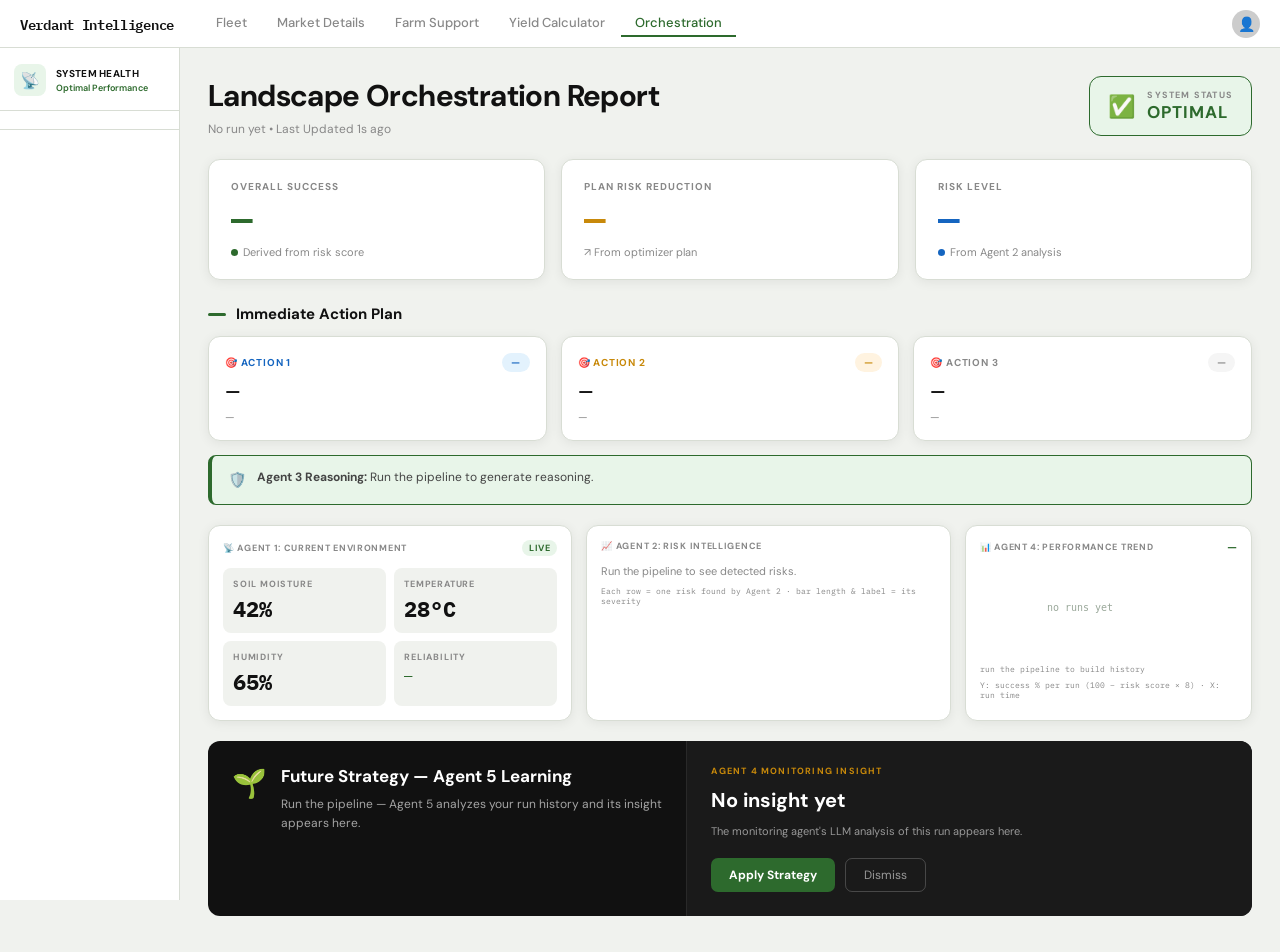
==== frontend/dashboard2.html @ bce07987 "Market info added" ====
<!DOCTYPE html>
<html lang="en">
<head>
  <meta charset="UTF-8" />
  <meta name="viewport" content="width=device-width, initial-scale=1.0"/>
  <title>Verdant Intelligence – Landscape Orchestration Report</title>
  <link rel="stylesheet" href="dashboard2.css"/>
  <link href="https://fonts.googleapis.com/css2?family=IBM+Plex+Mono:wght@400;500;600&family=DM+Sans:wght@300;400;500;600;700&display=swap" rel="stylesheet"/>
</head>
<body>

<!-- TOP NAV -->
<header class="topnav">
  <div class="topnav-left">
    <span class="brand">Verdant Intelligence</span>
    <nav class="top-tabs">
      <a href="index.html" class="tab">Fleet</a>
      <a href="market.html" class="tab">Market Details</a>
      <a href="farm_support.html" class="tab">Farm Support</a>
      <a href="yield_calculator.html" class="tab">Yield Calculator</a>
      <a href="dashboard2.html" class="tab active">Orchestration</a>
    </nav>
  </div>
  <div class="topnav-right">
    <span class="avatar">👤</span>
  </div>
</header>

<div class="layout">
  <!-- SIDEBAR -->
  <aside class="sidebar">
    <div class="sidebar-brand">
      <div class="brand-icon-wrap">
        <span class="brand-icon">📡</span>
      </div>
      <div>
        <div class="brand-name">SYSTEM HEALTH</div>
        <div class="brand-sub">Optimal Performance</div>
      </div>
    </div>
    <div class="sidebar-bottom"></div>
  </aside>

  <!-- MAIN -->
  <main class="main">

    <!-- REPORT HEADER -->
    <div class="report-header">
      <div class="report-header-left">
        <h1 class="report-title">Landscape Orchestration Report</h1>
        <div class="report-meta"><span id="sessionMeta">No run yet</span> &bull; Last Updated <span id="lastUpdated">—</span></div>
      </div>
      <div class="status-badge">
        <div class="status-icon-wrap">✅</div>
        <div>
          <div class="status-label">SYSTEM STATUS</div>
          <div class="status-value">OPTIMAL</div>
        </div>
      </div>
    </div>

    <!-- KPI ROW -->
    <div class="kpi-row">
      <div class="kpi-card">
        <div class="kpi-label">OVERALL SUCCESS</div>
        <div class="kpi-value green">—</div>
        <div class="kpi-sub"><span class="kpi-dot green-dot"></span> Derived from risk score</div>
      </div>
      <div class="kpi-card">
        <div class="kpi-label">PLAN RISK REDUCTION</div>
        <div class="kpi-value gold">—</div>
        <div class="kpi-sub">↗ From optimizer plan</div>
      </div>
      <div class="kpi-card">
        <div class="kpi-label">RISK LEVEL</div>
        <div class="kpi-value blue">—</div>
        <div class="kpi-sub"><span class="kpi-dot blue-dot"></span> From Agent 2 analysis</div>
      </div>
    </div>

    <!-- ACTION PLAN -->
    <div class="section-title">
      <span class="section-line"></span> Immediate Action Plan
    </div>
    <div class="action-row">
      <div class="action-card">
        <div class="action-top">
          <div class="action-label irrigation">🎯 ACTION 1</div>
          <span class="action-tag queued" id="action-tag-0">—</span>
        </div>
        <div class="action-name">—</div>
        <div class="action-meta" id="action-meta-0">—</div>
      </div>
      <div class="action-card">
        <div class="action-top">
          <div class="action-label fertilization">🎯 ACTION 2</div>
          <span class="action-tag high-block" id="action-tag-1">—</span>
        </div>
        <div class="action-name">—</div>
        <div class="action-meta" id="action-meta-1">—</div>
      </div>
      <div class="action-card">
        <div class="action-top">
          <div class="action-label pesticide">🎯 ACTION 3</div>
          <span class="action-tag suppressed" id="action-tag-2">—</span>
        </div>
        <div class="action-name">—</div>
        <div class="action-meta" id="action-meta-2">—</div>
      </div>
    </div>

    <!-- AGENT REASONING -->
    <div class="reasoning-bar">
      <span class="reasoning-icon">🛡️</span>
      <span>
        <strong>Agent 3 Reasoning:</strong> Run the pipeline to generate reasoning.
      </span>
    </div>

    <!-- AGENT DATA ROW -->
    <div class="agent-data-row">

      <!-- Agent 1: Current Environment -->
      <div class="card agent-env">
        <div class="agent-card-header">
          <span class="agent-tag">📡 AGENT 1: CURRENT ENVIRONMENT</span>
          <span class="live-tag">LIVE</span>
        </div>
        <div class="env-grid">
          <div class="env-cell">
            <div class="env-label">SOIL MOISTURE</div>
            <div class="env-value">42%</div>
          </div>
          <div class="env-cell">
            <div class="env-label">TEMPERATURE</div>
            <div class="env-value">28°C</div>
          </div>
          <div class="env-cell">
            <div class="env-label">HUMIDITY</div>
            <div class="env-value">65%</div>
          </div>
          <div class="env-cell">
            <div class="env-label">RELIABILITY</div>
            <div class="env-value small-green">—</div>
          </div>
        </div>
      </div>

      <!-- Agent 2: Risk Intelligence -->
      <div class="card agent-risk">
        <div class="agent-card-header">
          <span class="agent-tag">📈 AGENT 2: RISK INTELLIGENCE</span>
        </div>
        <div id="riskBars" style="margin-top:8px">
          <div style="font-size:11px;color:#888">Run the pipeline to see detected risks.</div>
        </div>
        <div class="risk-time-labels" style="margin-top:8px">
          <span>Each row = one risk found by Agent 2 · bar length &amp; label = its severity</span>
        </div>
      </div>

      <!-- Agent 4: Performance Trend -->
      <div class="card agent-perf">
        <div class="agent-card-header">
          <span class="agent-tag">📊 AGENT 4: PERFORMANCE TREND</span>
          <span class="growth-tag" id="growthTag">—</span>
        </div>
        <canvas id="perfChart" width="200" height="90"></canvas>
        <div class="perf-labels">
          <span>run the pipeline to build history</span>
        </div>
        <div class="risk-time-labels" style="margin-top:6px">
          <span>Y: success % per run (100 − risk score × 8) · X: run time</span>
        </div>
      </div>

    </div>

    <!-- FUTURE STRATEGY -->
    <div class="future-card">
      <div class="future-left">
        <div class="future-icon">🌱</div>
        <div>
          <div class="future-title">Future Strategy — Agent 5 Learning</div>
          <div class="future-desc" id="futureDesc">
            Run the pipeline — Agent 5 analyzes your run history and its insight appears here.
          </div>
        </div>
      </div>
      <div class="future-right">
        <div class="future-rec-label">AGENT 4 MONITORING INSIGHT</div>
        <div class="future-rec-title" id="futureRecTitle">No insight yet</div>
        <div class="future-rec-desc" id="futureRecDesc">The monitoring agent's LLM analysis of this run appears here.</div>
        <div class="future-actions">
          <button class="apply-btn" id="applyBtn">Apply Strategy</button>
          <button class="dismiss-btn" id="dismissBtn">Dismiss</button>
        </div>
      </div>
    </div>

  </main>
</div>

<script src="dashboard2.js"></script>
</body>
</html>
---- frontend/dashboard2.css ----
/* ===== CSS VARIABLES ===== */
:root {
  --bg: #f0f2ee;
  --surface: #ffffff;
  --green-dark: #1a3a1a;
  --green-primary: #2d6a2d;
  --green-bright: #3a8a3a;
  --green-light: #4caf50;
  --green-accent: #5cb85c;
  --green-pale: #e8f5e9;
  --text-dark: #111;
  --text-mid: #444;
  --text-muted: #888;
  --border: #d8ddd4;
  --gold: #c8890a;
  --blue: #1565c0;
  --font-main: 'DM Sans', sans-serif;
  --font-mono: 'IBM Plex Mono', monospace;
  --radius: 12px;
  --shadow: 0 2px 12px rgba(0,0,0,0.07);
}

*, *::before, *::after { box-sizing: border-box; margin: 0; padding: 0; }

body {
  font-family: var(--font-main);
  background: var(--bg);
  color: var(--text-dark);
  font-size: 13px;
  min-height: 100vh;
  display: flex;
  flex-direction: column;
}

/* ═══════════════════════════════════════
   TOP NAV
═══════════════════════════════════════ */
.topnav {
  display: flex; align-items: center; justify-content: space-between;
  background: var(--surface); border-bottom: 1px solid var(--border);
  padding: 0 20px; height: 48px; position: sticky; top: 0; z-index: 100;
}
.topnav-left { display: flex; align-items: center; gap: 28px; }
.brand { font-family: var(--font-mono); font-weight: 600; font-size: 14px; color: var(--text-dark); letter-spacing: -0.3px; }
.top-tabs { display: flex; gap: 2px; }
.tab {
  padding: 4px 14px; font-size: 13px; font-weight: 500; color: var(--text-muted);
  text-decoration: none; border-bottom: 2px solid transparent; transition: all 0.2s;
}
.tab.active, .tab:hover { color: var(--green-primary); border-bottom-color: var(--green-primary); }
.topnav-right { display: flex; align-items: center; gap: 10px; }
.btn-outline {
  padding: 5px 12px; border: 1.5px solid var(--border); background: transparent;
  border-radius: 6px; font-size: 12px; font-family: var(--font-main); cursor: pointer; color: var(--text-dark); transition: 0.2s;
}
.btn-outline:hover { border-color: var(--green-primary); color: var(--green-primary); }
.btn-filled {
  padding: 5px 12px; background: var(--green-primary); color: #fff;
  border: none; border-radius: 6px; font-size: 12px; font-family: var(--font-main); cursor: pointer; font-weight: 600;
}
.icon-btn { cursor: pointer; font-size: 16px; opacity: 0.7; }
.avatar { width: 28px; height: 28px; border-radius: 50%; background: #ccc; display: flex; align-items: center; justify-content: center; font-size: 14px; }

/* ═══════════════════════════════════════
   LAYOUT
═══════════════════════════════════════ */
.layout { display: flex; flex: 1; min-height: calc(100vh - 48px); }

/* ═══════════════════════════════════════
   SIDEBAR
═══════════════════════════════════════ */
.sidebar {
  width: 180px; min-width: 180px; background: var(--surface);
  border-right: 1px solid var(--border); display: flex; flex-direction: column;
  padding: 16px 0; position: sticky; top: 48px;
  height: calc(100vh - 48px); overflow-y: auto;
}
.sidebar-brand {
  display: flex; align-items: center; gap: 10px;
  padding: 0 14px 14px; border-bottom: 1px solid var(--border); margin-bottom: 10px;
}
.brand-icon-wrap {
  width: 32px; height: 32px; border-radius: 8px;
  background: var(--green-pale); display: flex; align-items: center; justify-content: center;
  flex-shrink: 0;
}
.brand-icon { font-size: 16px; }
.brand-name { font-size: 10px; font-weight: 700; color: var(--text-dark); text-transform: uppercase; letter-spacing: 0.3px; }
.brand-sub { font-size: 9px; color: var(--green-primary); font-weight: 600; margin-top: 2px; }
.sidebar-nav { flex: 1; padding: 0 8px; }
.nav-item {
  display: flex; align-items: center; gap: 9px; padding: 9px 10px;
  border-radius: 8px; color: var(--text-mid); text-decoration: none;
  font-size: 12px; font-weight: 500; transition: 0.15s; margin-bottom: 2px;
}
.nav-item:hover { background: var(--green-pale); color: var(--green-primary); }
.nav-item.active {
  background: var(--green-pale); color: var(--green-primary);
  border-left: 3px solid var(--green-primary);
}
.nav-item.logout { color: #c62828; }
.nav-icon { font-size: 13px; }
.sidebar-bottom { padding: 8px 8px 0; border-top: 1px solid var(--border); margin-top: 8px; }
.new-analysis-btn {
  width: calc(100% - 0px); margin: 0 0 10px; padding: 9px;
  background: var(--green-primary); color: #fff; border: none; border-radius: 8px;
  font-size: 12px; font-family: var(--font-main); font-weight: 700;
  cursor: pointer; letter-spacing: 0.2px; transition: background 0.2s;
}
.new-analysis-btn:hover { background: var(--green-bright); }

/* ═══════════════════════════════════════
   MAIN
═══════════════════════════════════════ */
.main { flex: 1; padding: 28px 28px 36px; overflow-y: auto; }

/* REPORT HEADER */
.report-header { display: flex; align-items: flex-start; justify-content: space-between; margin-bottom: 22px; }
.report-title { font-size: 30px; font-weight: 700; color: var(--text-dark); letter-spacing: -0.6px; margin-bottom: 6px; }
.report-meta { font-size: 12px; color: var(--text-muted); }
.status-badge {
  display: flex; align-items: center; gap: 12px;
  background: var(--green-pale); border: 1.5px solid var(--green-primary);
  border-radius: 12px; padding: 12px 18px;
}
.status-icon-wrap { font-size: 22px; }
.status-label { font-size: 9px; font-weight: 700; letter-spacing: 1.2px; color: var(--text-muted); text-transform: uppercase; }
.status-value { font-size: 17px; font-weight: 700; color: var(--green-primary); letter-spacing: 1px; }

/* KPI ROW */
.kpi-row { display: flex; gap: 16px; margin-bottom: 24px; }
.kpi-card {
  flex: 1; background: var(--surface); border: 1px solid var(--border);
  border-radius: var(--radius); padding: 20px 22px; box-shadow: var(--shadow);
}
.kpi-label { font-size: 10px; font-weight: 700; letter-spacing: 1px; color: var(--text-muted); text-transform: uppercase; margin-bottom: 8px; }
.kpi-value { font-size: 36px; font-weight: 700; font-family: var(--font-mono); line-height: 1; margin-bottom: 8px; }
.kpi-value.green { color: var(--green-primary); }
.kpi-value.gold { color: var(--gold); }
.kpi-value.blue { color: var(--blue); }
.kpi-sub { font-size: 11px; color: var(--text-muted); display: flex; align-items: center; gap: 5px; }
.kpi-dot { width: 7px; height: 7px; border-radius: 50%; display: inline-block; }
.kpi-dot.green-dot { background: var(--green-primary); }
.kpi-dot.blue-dot { background: var(--blue); }

/* SECTION TITLE */
.section-title {
  display: flex; align-items: center; gap: 10px;
  font-size: 15px; font-weight: 700; color: var(--text-dark); margin-bottom: 12px;
}
.section-line { width: 18px; height: 3px; background: var(--green-primary); border-radius: 2px; }

/* ACTION PLAN */
.action-row { display: flex; gap: 14px; margin-bottom: 14px; }
.action-card {
  flex: 1; background: var(--surface); border: 1px solid var(--border);
  border-radius: var(--radius); padding: 16px; box-shadow: var(--shadow);
}
.action-top { display: flex; align-items: center; justify-content: space-between; margin-bottom: 8px; }
.action-label { font-size: 10px; font-weight: 700; letter-spacing: 0.8px; text-transform: uppercase; }
.action-label.irrigation { color: #1565c0; }
.action-label.fertilization { color: var(--gold); }
.action-label.pesticide { color: var(--text-muted); }
.action-name { font-size: 17px; font-weight: 700; color: var(--text-dark); margin-bottom: 8px; }
.action-meta { font-size: 11px; color: var(--text-muted); }
.action-tag {
  font-size: 10px; font-weight: 700; padding: 3px 9px; border-radius: 20px; letter-spacing: 0.4px;
}
.action-tag.queued { background: #e3f2fd; color: #1565c0; }
.action-tag.high-block { background: #fff3e0; color: var(--gold); }
.action-tag.suppressed { background: #f5f5f5; color: #888; }

/* REASONING BAR */
.reasoning-bar {
  display: flex; align-items: flex-start; gap: 10px;
  background: var(--green-pale); border: 1px solid var(--green-primary);
  border-left: 4px solid var(--green-primary); border-radius: 8px;
  padding: 12px 16px; margin-bottom: 20px; font-size: 12px; color: var(--text-mid); line-height: 1.55;
}
.reasoning-icon { font-size: 15px; flex-shrink: 0; margin-top: 1px; }

/* AGENT DATA ROW */
.agent-data-row { display: flex; gap: 14px; margin-bottom: 20px; align-items: stretch; }
.card { background: var(--surface); border-radius: var(--radius); border: 1px solid var(--border); padding: 14px; box-shadow: var(--shadow); }
.agent-env { flex: 1.3; }
.agent-risk { flex: 1.3; }
.agent-perf { flex: 1; }
.agent-card-header { display: flex; align-items: center; justify-content: space-between; margin-bottom: 12px; }
.agent-tag { font-size: 9px; font-weight: 700; letter-spacing: 0.7px; color: var(--text-muted); text-transform: uppercase; }
.live-tag { font-size: 9px; font-weight: 700; color: var(--green-primary); background: var(--green-pale); padding: 2px 7px; border-radius: 20px; letter-spacing: 0.5px; }
.growth-tag { font-size: 11px; font-weight: 700; color: var(--green-primary); }

/* Env grid */
.env-grid { display: grid; grid-template-columns: 1fr 1fr; gap: 8px; }
.env-cell { background: var(--bg); border-radius: 8px; padding: 10px; }
.env-label { font-size: 9px; font-weight: 700; letter-spacing: 0.8px; color: var(--text-muted); text-transform: uppercase; margin-bottom: 4px; }
.env-value { font-size: 22px; font-weight: 700; color: var(--text-dark); font-family: var(--font-mono); }
.env-value.small-green { font-size: 14px; color: var(--green-primary); }

/* Risk chart */
.risk-legend { display: flex; gap: 14px; font-size: 10px; color: var(--text-muted); margin-bottom: 6px; }
.risk-dot { width: 8px; height: 8px; border-radius: 50%; display: inline-block; margin-right: 4px; vertical-align: middle; }
.risk-dot.water-dot { background: #1565c0; }
.risk-dot.heat-dot { background: #e53935; }
.risk-time-labels { display: flex; justify-content: space-between; font-size: 8px; color: var(--text-muted); margin-top: 4px; font-family: var(--font-mono); }

/* Perf labels */
.perf-labels { display: flex; justify-content: space-between; font-size: 8px; color: var(--text-muted); margin-top: 4px; font-family: var(--font-mono); }
.today-lbl { color: var(--green-primary); font-weight: 700; }

/* FUTURE STRATEGY */
.future-card { display: flex; background: #111; border-radius: var(--radius); overflow: hidden; color: #fff; }
.future-left {
  flex: 1; padding: 24px; display: flex; align-items: flex-start; gap: 14px;
  border-right: 1px solid rgba(255,255,255,0.1);
}
.future-icon { font-size: 28px; flex-shrink: 0; }
.future-title { font-size: 17px; font-weight: 700; margin-bottom: 8px; }
.future-desc { font-size: 12px; color: rgba(255,255,255,0.62); line-height: 1.55; }
.future-right {
  flex: 1.2; padding: 24px; background: #1a1a1a;
  display: flex; flex-direction: column; justify-content: center; gap: 6px;
}
.future-rec-label { font-size: 9px; font-weight: 700; letter-spacing: 1.2px; color: var(--gold); text-transform: uppercase; margin-bottom: 4px; }
.future-rec-title { font-size: 20px; font-weight: 700; color: #fff; margin-bottom: 4px; }
.future-rec-desc { font-size: 11px; color: rgba(255,255,255,0.55); line-height: 1.5; margin-bottom: 12px; }
.future-actions { display: flex; gap: 10px; }
.apply-btn {
  padding: 8px 18px; background: var(--green-primary); color: #fff;
  border: none; border-radius: 7px; font-size: 12px; font-family: var(--font-main);
  font-weight: 700; cursor: pointer; transition: background 0.2s, transform 0.1s;
}
.apply-btn:hover { background: var(--green-bright); }
.apply-btn:active { transform: scale(0.97); }
.dismiss-btn {
  padding: 8px 18px; background: transparent; color: rgba(255,255,255,0.55);
  border: 1px solid rgba(255,255,255,0.2); border-radius: 7px;
  font-size: 12px; font-family: var(--font-main); cursor: pointer; transition: 0.2s;
}
.dismiss-btn:hover { background: rgba(255,255,255,0.08); }
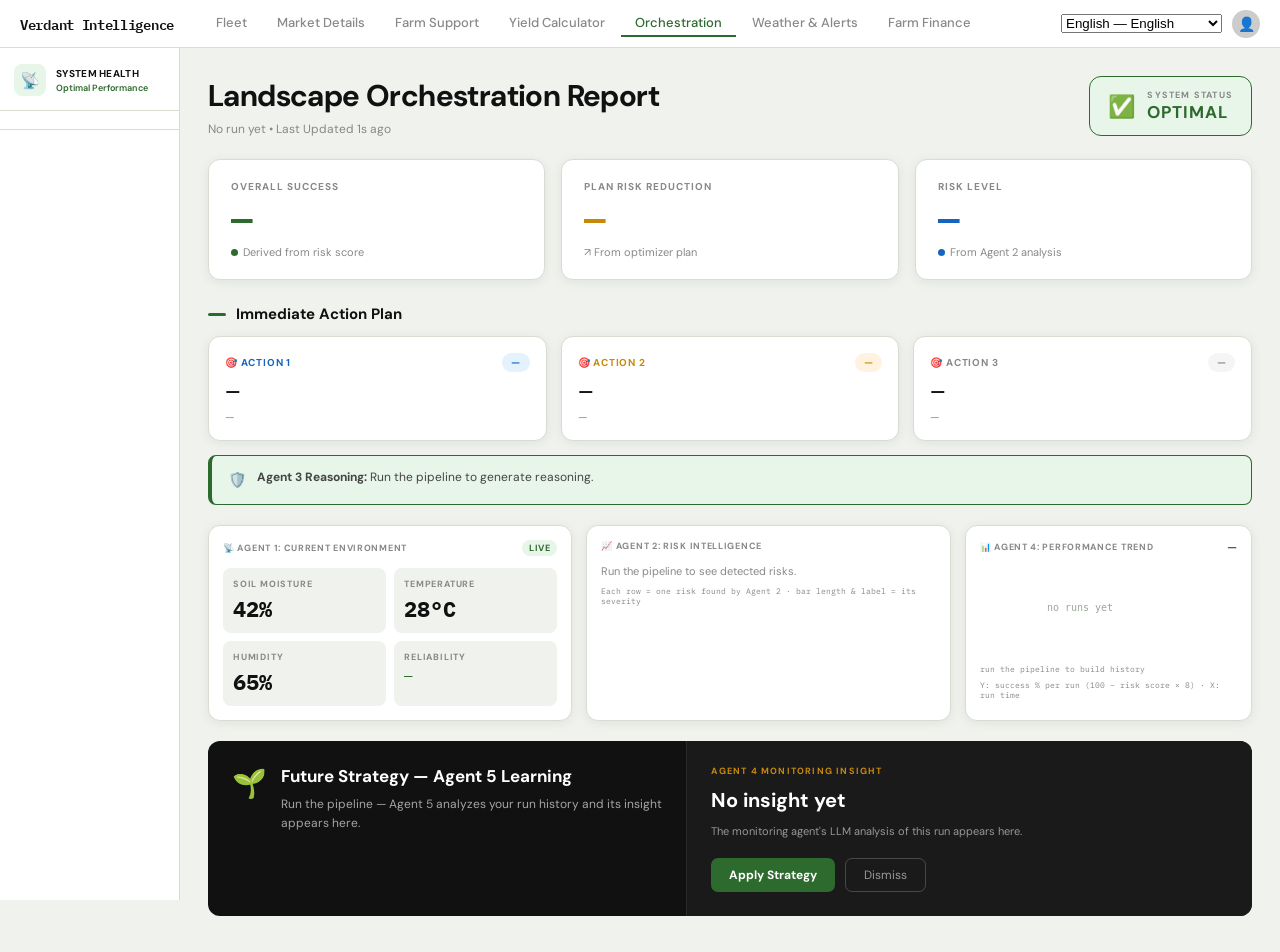
==== commit 3f29407c: "lang support , weather support ,  Plant Growth Tracker , some finance related option" ====
--- a/frontend/dashboard2.html
+++ b/frontend/dashboard2.html
@@ -201,6 +201,7 @@
   </main>
 </div>
 
+<script src="i18n.js"></script>
 <script src="dashboard2.js"></script>
 </body>
 </html>
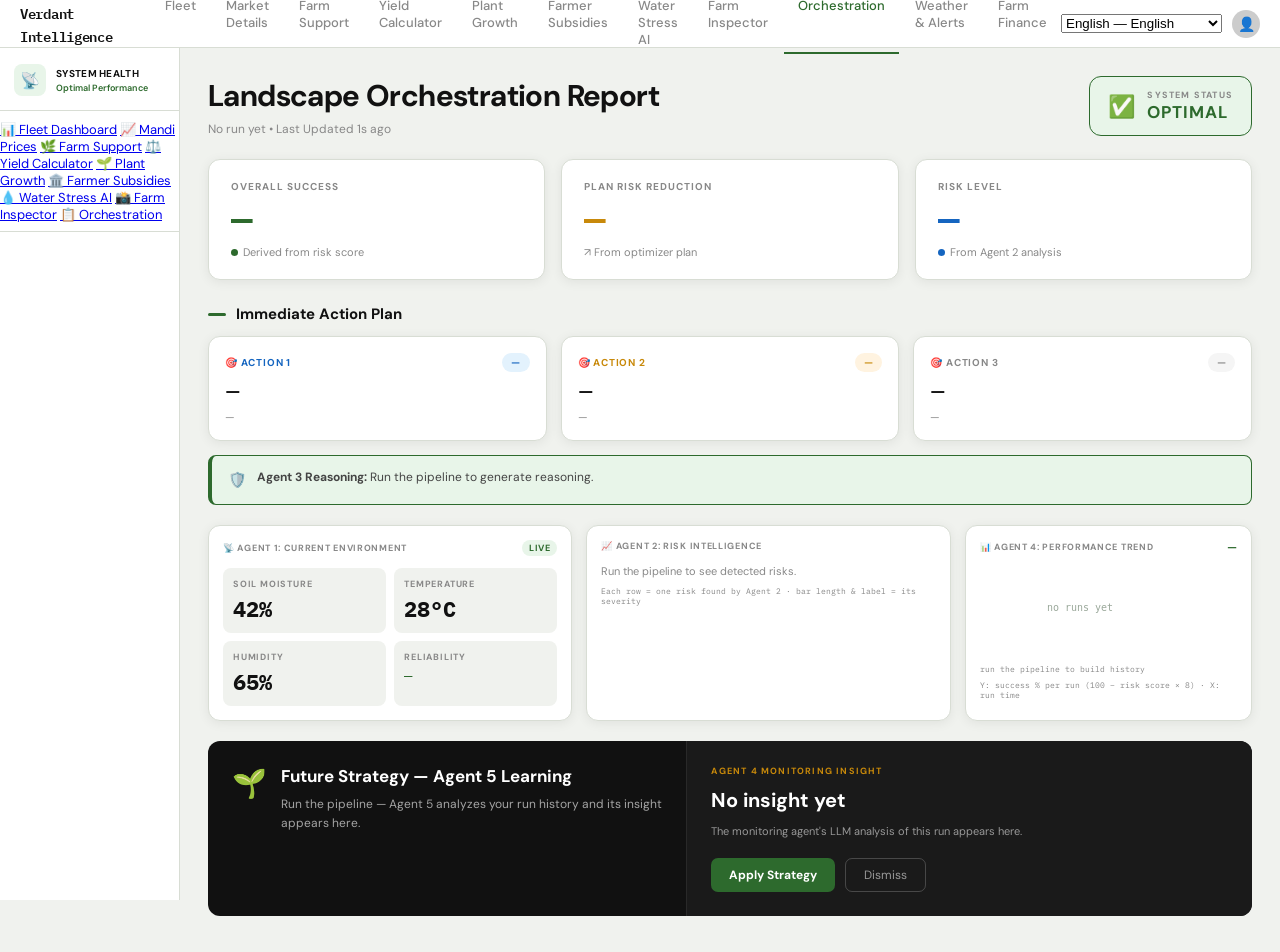
==== commit 1afbeb27: "Added subsidies link, water stress detector, Field Inspector" ====
--- a/frontend/dashboard2.html
+++ b/frontend/dashboard2.html
@@ -18,6 +18,10 @@
       <a href="market.html" class="tab">Market Details</a>
       <a href="farm_support.html" class="tab">Farm Support</a>
       <a href="yield_calculator.html" class="tab">Yield Calculator</a>
+      <a href="plant_growth.html" class="tab">Plant Growth</a>
+      <a href="subsidies.html" class="tab">Farmer Subsidies</a>
+      <a href="water_stress.html" class="tab">Water Stress AI</a>
+      <a href="farm_inspector.html" class="tab">Farm Inspector</a>
       <a href="dashboard2.html" class="tab active">Orchestration</a>
     </nav>
   </div>
@@ -37,6 +41,17 @@
         <div class="brand-name">SYSTEM HEALTH</div>
         <div class="brand-sub">Optimal Performance</div>
       </div>
+    </div>
+    <div class="sidebar-nav-menu">
+      <a href="index.html" class="sidebar-nav-item">📊 Fleet Dashboard</a>
+      <a href="market.html" class="sidebar-nav-item">📈 Mandi Prices</a>
+      <a href="farm_support.html" class="sidebar-nav-item">🌿 Farm Support</a>
+      <a href="yield_calculator.html" class="sidebar-nav-item">⚖️ Yield Calculator</a>
+      <a href="plant_growth.html" class="sidebar-nav-item">🌱 Plant Growth</a>
+      <a href="subsidies.html" class="sidebar-nav-item">🏛️ Farmer Subsidies</a>
+      <a href="water_stress.html" class="sidebar-nav-item">💧 Water Stress AI</a>
+      <a href="farm_inspector.html" class="sidebar-nav-item">📸 Farm Inspector</a>
+      <a href="dashboard2.html" class="sidebar-nav-item active">📋 Orchestration</a>
     </div>
     <div class="sidebar-bottom"></div>
   </aside>
